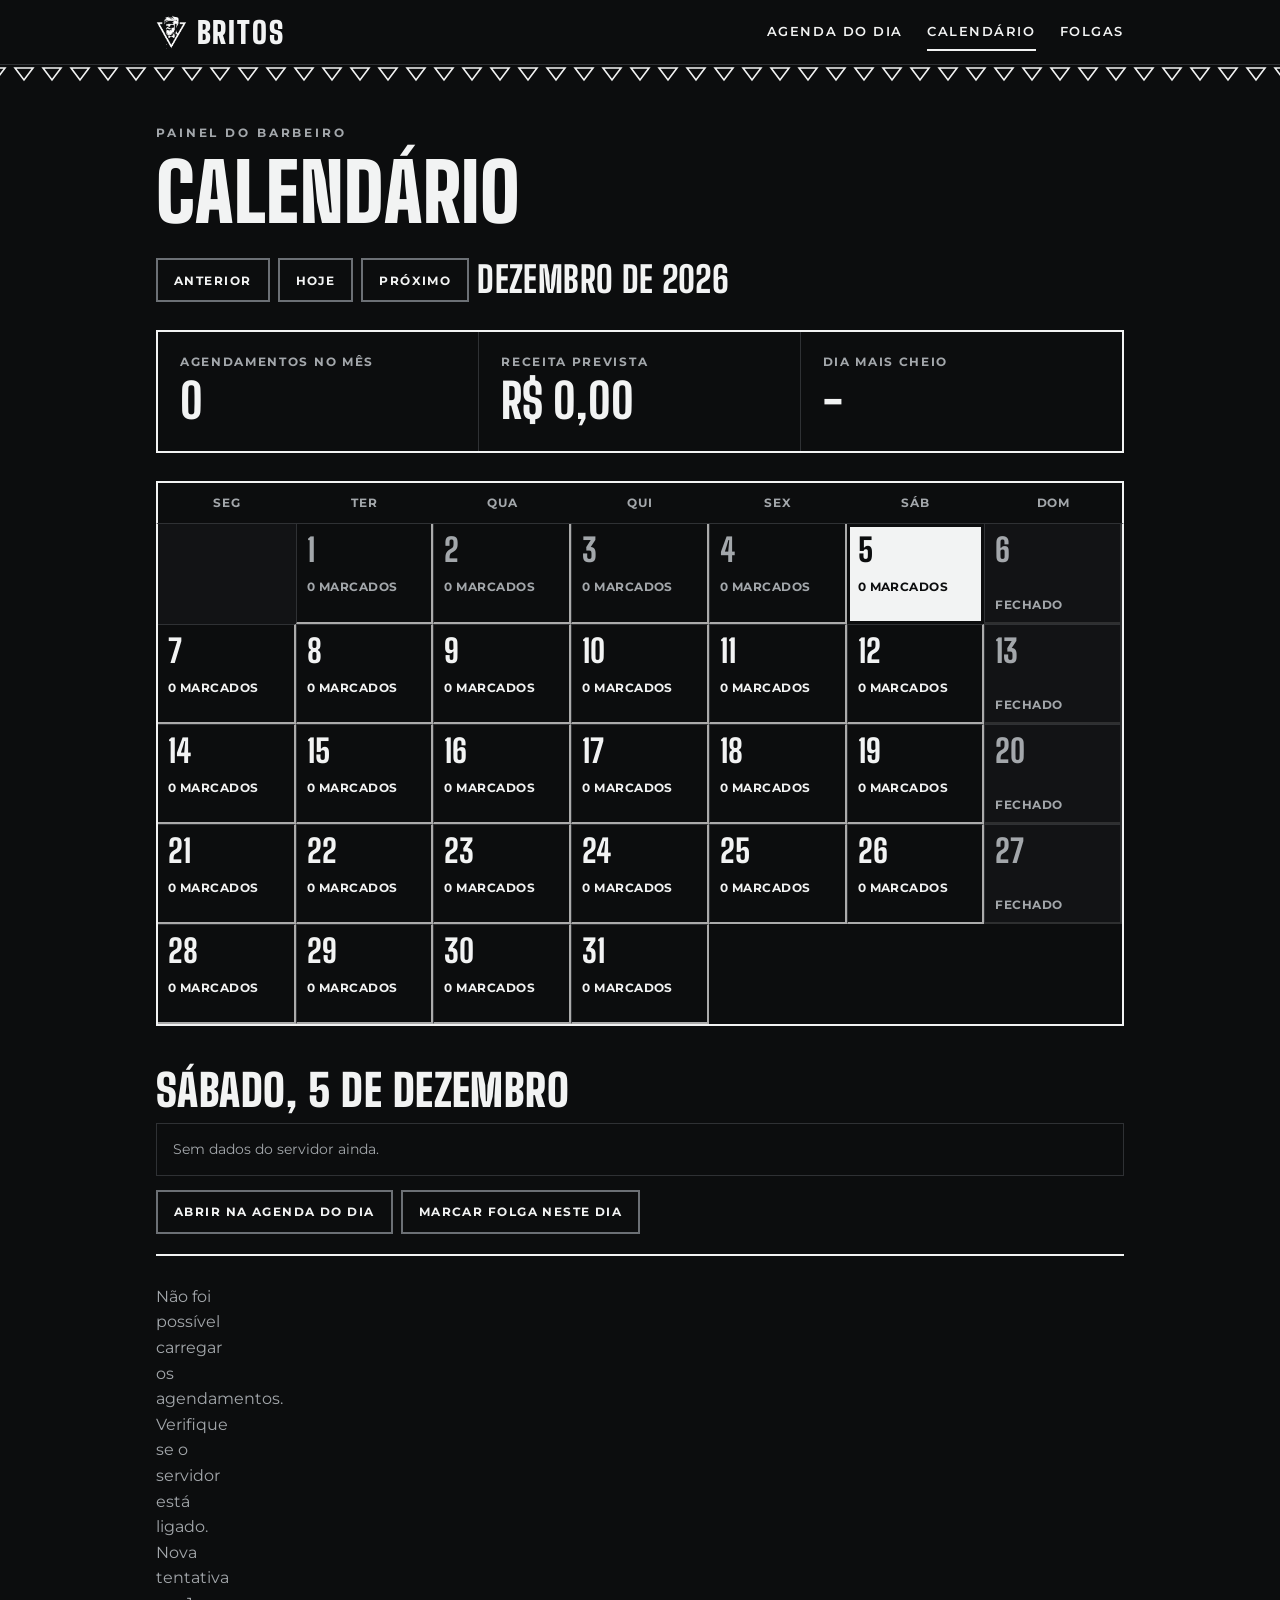
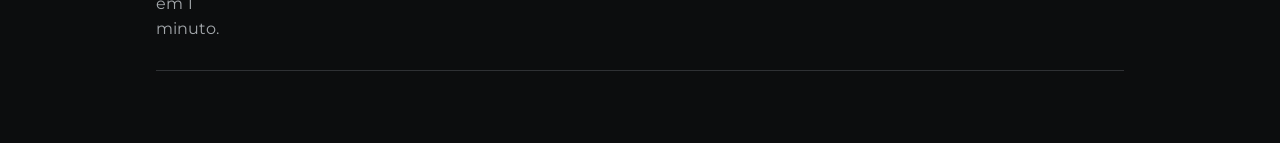
==== calendario.html @ 93472739 "first commit" ====
<!DOCTYPE html>
<html lang="pt-BR">
<head>
<meta charset="utf-8">
<meta name="viewport" content="width=device-width, initial-scale=1, viewport-fit=cover">
<title>Calendário de agendamentos | Barbearia Britos</title>
<meta name="description" content="Painel interno da Barbearia Britos com a visão mensal dos agendamentos.">
<meta name="robots" content="noindex, nofollow">
<meta name="theme-color" content="#0c0d0e">
<link rel="preconnect" href="https://fonts.googleapis.com">
<link rel="preconnect" href="https://fonts.gstatic.com" crossorigin>
<link href="https://fonts.googleapis.com/css2?family=Big+Shoulders+Display:wght@800;900&family=Montserrat:wght@400;500;600;700;800&display=swap" rel="stylesheet">
<link rel="icon" type="image/png" href="img/emblema-branco.png">
<link rel="apple-touch-icon" href="img/apple-touch-icon.png">
<meta name="apple-mobile-web-app-title" content="Britos">
<link rel="stylesheet" href="css/style.css">
<link rel="stylesheet" href="css/calendario.css">
</head>
<body>
<header>
  <div class="wrap">
    <a class="logo" href="index.html" aria-label="Britos, agenda do dia"><img src="img/emblema-branco.png" alt="" width="31" height="34"><span>Britos</span></a>
    <nav class="links" aria-label="Páginas do painel">
      <a class="link" href="index.html">Agenda<span class="longo"> do dia</span></a>
      <a class="link" href="calendario.html" aria-current="page">Calendário</a>
      <a class="link" href="folgas.html">Folgas</a>
    </nav>
  </div>
</header>
<div class="tri" aria-hidden="true"></div>
<noscript><p class="sem-js">Este painel precisa do JavaScript ativado no navegador para mostrar os agendamentos.</p></noscript>
<main>
  <div class="wrap">
    <span class="eyebrow">Painel do barbeiro</span>
    <h1>Calendário</h1>
    <div class="nav">
      <button class="chip" id="prev" type="button" aria-label="Mês anterior">Anterior</button>
      <button class="chip" id="hoje" type="button">Hoje</button>
      <button class="chip" id="next" type="button" aria-label="Próximo mês">Próximo</button>
      <h2 id="titulo-mes" aria-live="polite"></h2>
    </div>

    <div class="stats" role="group" aria-label="Resumo do mês">
      <div class="stat"><p>Agendamentos no mês</p><strong id="s-qtd">0</strong></div>
      <div class="stat"><p>Receita prevista</p><strong id="s-rec">R$ 0</strong></div>
      <div class="stat"><p>Dia mais cheio</p><strong id="s-cheio">-</strong><small id="s-cheio2"></small></div>
    </div>

    <div class="wd" aria-hidden="true"><span>Seg</span><span>Ter</span><span>Qua</span><span>Qui</span><span>Sex</span><span>Sáb</span><span>Dom</span></div>
    <div class="cal" id="cal" role="group" aria-label="Dias do mês"></div>

    <h2 class="det" id="det-titulo" tabindex="-1"></h2>
    <p class="note" id="det-info" aria-live="polite"></p>
    <div class="acoes">
      <a class="chip ver" id="det-link" href="index.html">Abrir na agenda do dia</a>
      <a class="chip ver" id="det-folga" href="folgas.html">Marcar folga neste dia</a>
    </div>
    <ul id="lista"></ul>
  </div>
</main>
<script src="js/script.js" defer></script>
<script src="js/calendario.js" defer></script>
</body>
</html>
---- css/style.css ----
/* ==========================================================
   Barbearia Britos - estilos comuns do painel do barbeiro
   (agenda, calendário e folgas)
   Identidade visual igual à do site (Britos_Barbearia_imagem):
   grafite e papel, Big Shoulders Display em maiúsculas, emblema do barbudo
   e o divisor de triângulos invertidos.
   Fontes (colocar no <head> do HTML, antes deste CSS):
   <link rel="preconnect" href="https://fonts.googleapis.com">
   <link rel="preconnect" href="https://fonts.gstatic.com" crossorigin>
   <link href="https://fonts.googleapis.com/css2?family=Big+Shoulders+Display:wght@700;800;900&family=Montserrat:wght@400;500;600;700;800&display=swap" rel="stylesheet">
   Também usar: <meta name="viewport" content="width=device-width, initial-scale=1, viewport-fit=cover">
   ========================================================== */

/* ---------- Variáveis e base ---------- */
:root {
  --ink: #0c0d0e;        /* fundo principal (grafite quase preto) */
  --slate: #26282b;      /* grafite da fachada */
  --ash: #a3a7ab;        /* texto secundário no escuro */
  --mist: #cfd2d4;
  --paper: #f2f3f3;      /* "branco" da marca */
  --mute-paper: #55595e; /* texto secundário no claro */
  --line: #2f3134;       /* linhas finas no escuro */
  --erro: #a32121;
  --display: "Big Shoulders Display", "Arial Narrow", Impact, sans-serif;
  --body: "Montserrat", system-ui, -apple-system, "Segoe UI", sans-serif;

  /* aliases antigos, usados nos outros CSS */
  --mute: var(--ash);

  box-sizing: border-box;
  color-scheme: dark;
  padding-top: env(safe-area-inset-top, 0px);
  padding-bottom: env(safe-area-inset-bottom, 0px);
}

*,
*::before,
*::after {
  box-sizing: inherit;
}

html {
  scroll-padding-top: calc(72px + env(safe-area-inset-top, 0px));
}

body {
  margin: 0;
  background: var(--ink);
  color: var(--paper);
  font: 400 16px/1.6 var(--body);
}

body::before {
  content: "";
  position: fixed;
  inset: 0 0 auto;
  height: env(safe-area-inset-top, 0px);
  background: var(--ink);
  z-index: 30;
}

:focus-visible {
  outline: 3px solid currentColor;
  outline-offset: 3px;
}

/* ---------- Layout e títulos ---------- */
.wrap {
  max-width: 1000px;
  margin: 0 auto;
  padding-left: max(16px, env(safe-area-inset-left, 0px));
  padding-right: max(16px, env(safe-area-inset-right, 0px));
}

h1,
h2,
h3 {
  font-family: var(--display);
  font-weight: 800;
  text-transform: uppercase;
  line-height: 0.95;
  letter-spacing: 0.01em;
  text-wrap: balance;
  margin: 0;
}

h1 {
  font-size: clamp(42px, 7vw, 80px);
  font-weight: 900;
}

/* linha pequena acima do título: "Painel do barbeiro" */
.eyebrow {
  display: block;
  margin-bottom: 12px;
  font-size: 12px;
  font-weight: 700;
  letter-spacing: 0.24em;
  text-transform: uppercase;
  color: var(--ash);
}

main {
  padding: 40px 0 72px;
}

/* divisor de triângulos invertidos, como no emblema */
.tri {
  height: 18px;
  background-color: var(--ink);
  background-repeat: repeat-x;
  background-position: center;
  background-image: url("data:image/svg+xml,%3Csvg xmlns='http://www.w3.org/2000/svg' width='28' height='18' viewBox='0 0 28 18'%3E%3Cpath d='M5 3h18l-9 12z' fill='none' stroke='%23f2f3f3' stroke-width='1.6'/%3E%3C/svg%3E");
}

/* ---------- Cabeçalho ---------- */
header {
  position: sticky;
  top: env(safe-area-inset-top, 0px);
  z-index: 20;
  background: var(--ink);
  border-bottom: 1px solid var(--line);
}

header .wrap {
  display: flex;
  align-items: center;
  justify-content: space-between;
  gap: 16px;
  min-height: 64px;
}

.logo {
  display: flex;
  align-items: center;
  gap: 10px;
  min-width: 44px;  /* área de toque mínima, mesmo quando só o emblema aparece */
  min-height: 44px;
  font-family: var(--display);
  font-weight: 900;
  font-size: 30px;
  letter-spacing: 0.06em;
  text-transform: uppercase;
  text-decoration: none;
  color: inherit;
}

.logo img {
  display: block;
  width: auto;
  height: 34px;
}

.links {
  display: flex;
  flex-direction: row;
  gap: 24px;
}

.links .link {
  position: relative;
  padding: 12px 0 14px; /* área de toque de ~44px */
  color: var(--paper);
  font-size: 13px;
  font-weight: 600;
  letter-spacing: 0.12em;
  text-transform: uppercase;
  text-decoration: none;
}

/* linha embaixo do link: cresce do meio para as pontas */
.links .link::after {
  content: "";
  position: absolute;
  left: 0;
  right: 0;
  bottom: 4px;
  height: 2px;
  background: var(--ash);
  transform: scaleX(0);
  transition: transform 0.25s ease, background-color 0.25s ease;
}

@media (hover: hover) {
  .links .link:hover::after {
    transform: scaleX(1);
  }
}

.links .link[aria-current="page"]::after {
  background: var(--paper);
  transform: scaleX(1);
}

/* telas menores: logo e três links não cabiam na mesma linha;
   "Agenda do dia" vira só "Agenda" e o nome BRITOS fica só no emblema */
@media (max-width: 680px) {
  .links .longo,
  .logo span {
    display: none;
  }
}

@media (max-width: 400px) {
  .links {
    gap: 12px;
  }

  .links .link {
    font-size: 12px;
    letter-spacing: 0.08em;
  }
}

/* ---------- Botões (chips) ---------- */
/* As cores vêm de variáveis para o mesmo botão funcionar no escuro e
   dentro de painéis claros (.light): --fill é a cor que preenche no hover. */
.chip {
  --fill: var(--paper);
  --on-fill: var(--ink);
  --edge: #6c7075;   /* contraste de 3,7:1 com o fundo (mínimo para contorno de botão: 3:1) */

  min-height: 44px;
  padding: 10px 16px;
  font: 700 12px var(--body);
  letter-spacing: 0.12em;
  text-transform: uppercase;
  color: inherit;
  background-color: transparent;
  border: 2px solid var(--edge);
  border-radius: 0;
  cursor: pointer;

  /* hover: a cor preenche o botão de baixo para cima */
  background-image: linear-gradient(var(--fill), var(--fill));
  background-repeat: no-repeat;
  background-position: 0 100%;
  background-size: 100% 0;
  transition: background-size 0.25s ease, color 0.25s ease, border-color 0.25s ease;
}

.chip[aria-pressed="true"] {
  background-color: var(--fill);
  color: var(--on-fill);
  border-color: var(--fill);
}

/* só em aparelhos com mouse: no toque o hover ficaria "preso" */
@media (hover: hover) {
  .chip:hover:not(:disabled) {
    background-size: 100% 100%;
    color: var(--on-fill);
    border-color: var(--fill);
  }
}

/* botão principal: já vem preenchido; no hover fica vazado, como o .btn.solid do site */
.chip.cheio {
  background-color: var(--fill);
  color: var(--on-fill);
  border-color: var(--fill);
  background-image: linear-gradient(var(--on-fill), var(--on-fill));
}

@media (hover: hover) {
  .chip.cheio:hover:not(:disabled) {
    color: var(--fill);
  }
}

.chip:disabled {
  opacity: 0.5;
  cursor: wait;
}

/* link com cara de botão (atalhos como "Marcar folga") */
.ver {
  display: inline-flex;
  align-items: center;
  text-decoration: none;
}

/* ---------- Navegação (anterior / hoje / próximo) ---------- */
.nav {
  display: flex;
  align-items: center;
  gap: 8px;
  margin: 28px 0 0;
  flex-wrap: wrap;
}

.nav h2 {
  font-size: clamp(28px, 4vw, 36px);
  flex: 1 1 220px;
}

/* ---------- Resumo ---------- */
.stats {
  display: grid;
  gap: 0;
  margin: 28px 0;
  border: 2px solid var(--paper);
}

.stat {
  padding: 20px 22px;
  border-bottom: 1px solid var(--line);
}

.stat:last-child {
  border-bottom: 0;
}

.stat p {
  margin: 0 0 6px;
  font-size: 12px;
  font-weight: 700;
  letter-spacing: 0.14em;
  text-transform: uppercase;
  color: var(--ash);
}

.stat strong {
  display: block;
  font: 800 clamp(36px, 5vw, 48px)/1 var(--display);
}

.stat small {
  display: block;
  margin-top: 6px;
  color: var(--ash);
  font-size: 13px;
}

@media (min-width: 700px) {
  .stats {
    grid-template-columns: repeat(3, 1fr);
  }

  .stat {
    border-bottom: 0;
    border-right: 1px solid var(--line);
  }

  .stat:last-child {
    border-right: 0;
  }
}

/* ---------- Lista de horários ---------- */
ul {
  list-style: none;
  margin: 0;
  padding: 0;
  border-top: 2px solid var(--paper);
}

li {
  display: grid;
  grid-template-columns: 76px 1fr auto;
  gap: 6px 16px;
  align-items: center;
  padding: 18px 0;
  border-bottom: 1px solid var(--line);
}

li time {
  font: 800 30px/1 var(--display);
}

/* overflow-wrap: nome ou motivo sem espaços (ex.: um e-mail) quebra em vez de estourar no celular */
li .who {
  font-weight: 700;
  min-width: 0;
  overflow-wrap: anywhere;
}

li .what {
  display: block;
  font-weight: 400;
  font-size: 13px;
  color: var(--ash);
  overflow-wrap: anywhere;
}

li .val {
  font: 800 26px/1 var(--display);
  text-align: right;
  white-space: nowrap;
}

/* ações do agendamento: WhatsApp, Editar, Remover */
.ops {
  grid-column: 2 / 4;
  display: flex;
  flex-wrap: wrap;
  align-items: center;
  gap: 0 20px;
  margin: -8px 0 -12px; /* os 44px de toque não aumentam o espaço visual da linha */
}

.call,
.op {
  display: inline-flex;
  align-items: center;
  min-height: 44px; /* área de toque: são ações que apagam ou mudam dados */
  font: 600 12px var(--body);
  letter-spacing: 0.1em;
  text-transform: uppercase;
  color: inherit;
  text-decoration: underline;
  text-decoration-color: var(--ash);
  text-underline-offset: 5px;
  transition: text-decoration-color 0.2s ease;
}

.call:hover,
.op:hover {
  text-decoration-color: currentColor;
}

.op {
  background: none;
  border: 0;
  padding: 0;
  cursor: pointer;
}

.op:disabled {
  opacity: 0.5;
  cursor: wait;
}

/* Próximo cliente: faixa clara, como as faixas "light" do site */
li.next {
  background: var(--paper);
  color: var(--ink);
  padding-left: 16px;
  padding-right: 16px;
  margin: 0 -16px;
  border-bottom-color: var(--paper);
}

li.next .what {
  color: var(--mute-paper);
}

li.next .call,
li.next .op {
  text-decoration-color: var(--mute-paper);
}

/* Atendimento concluído */
li.done time,
li.done .who {
  text-decoration: line-through;
  text-decoration-thickness: 1px;
}

/* Folga do barbeiro: listrada, para se diferenciar dos atendimentos */
li.folga {
  background: repeating-linear-gradient(135deg, transparent 0 8px, var(--slate) 8px 9px);
}

/* etiqueta "Próximo" / "Concluído", no estilo da tag dos planos */
.badge {
  display: inline-block;
  margin-left: 8px;
  padding: 2px 8px;
  font-size: 12px;
  font-weight: 800;
  letter-spacing: 0.1em;
  text-transform: uppercase;
  border: 1px solid currentColor;
  vertical-align: middle;
}

li.next .badge {
  background: var(--ink);
  color: var(--paper);
  border-color: var(--ink);
}

/* ---------- Avisos e estado vazio ---------- */
.note {
  margin: 28px 0 0;
  padding: 14px 16px;
  border: 1px solid var(--line);
  font-size: 14px;
  color: var(--ash);
}

.empty {
  padding: 28px 0;
  color: var(--ash);
}

/* aviso quando o JavaScript está desligado (sem ele o painel fica vazio) */
.sem-js {
  margin: 0;
  padding: 14px max(16px, env(safe-area-inset-left, 0px));
  background: var(--paper);
  color: var(--ink);
  font-weight: 600;
  text-align: center;
}

/* ---------- Painéis claros (formulário de folga e janela de edição) ---------- */
/* Iguais ao agendamento do site: fundo papel, texto grafite, campos brancos */
.light {
  --fill: var(--ink);
  --on-fill: var(--paper);
  background: var(--paper);
  color: var(--ink);
  color-scheme: light;
}

.light .chip {
  --fill: var(--ink);
  --on-fill: var(--paper);
  --edge: var(--ink);
}

/* ---------- Formulários ---------- */
.campo label,
.campo .rotulo {
  display: block;
  margin-bottom: 8px;
  font-size: 13px;
  font-weight: 700;
}

/* 16px nos campos evita o zoom automático do iPhone ao tocar */
.campo input,
.campo select {
  width: 100%;
  min-width: 0;
  min-height: 48px;
  padding: 12px 14px;
  background: #fff;
  color: var(--ink);
  border: 1px solid var(--ash);
  border-radius: 0;
  font: 400 16px var(--body);
}

.campo input:focus-visible,
.campo select:focus-visible {
  outline: 2px solid var(--ink);
  outline-offset: 0;
  border-color: var(--ink);
}

.campo select:disabled {
  opacity: 0.6;
}

.linha {
  display: grid;
  grid-template-columns: repeat(2, minmax(0, 1fr));
  gap: 12px;
}

.linha[hidden],
.campo[hidden] {
  display: none;
}

.msg {
  margin: 0;
  font-size: 14px;
  font-weight: 600;
}

.msg:empty {
  display: none;
}

.msg.erro {
  padding-left: 10px;
  border-left: 3px solid currentColor;
}

.light .msg.erro {
  color: var(--erro);
}

/* ---------- Janela de edição ---------- */
.modal {
  width: min(560px, calc(100% - 32px));
  max-width: none;
  max-height: min(92vh, 760px);
  padding: 0;
  overflow: auto;
  border: 1px solid var(--ash);
  box-shadow: 0 24px 80px rgba(0, 0, 0, 0.45);
}

.modal::backdrop {
  background: rgba(0, 0, 0, 0.78);
  backdrop-filter: blur(3px);
}

.form-modal {
  display: grid;
  gap: 18px;
  padding: clamp(22px, 5vw, 36px);
}

.form-modal h2 {
  font-size: clamp(30px, 6vw, 44px);
  font-weight: 900;
}

.botoes {
  display: flex;
  justify-content: flex-end;
  flex-wrap: wrap;
  gap: 8px;
  margin-top: 6px;
}

/* entrada da janela, como no modal de agendamento do site */
@keyframes modal-in {
  from {
    opacity: 0;
    transform: translateY(18px) scale(0.98);
  }
}

@keyframes fundo-in {
  from {
    opacity: 0;
  }
}

.modal[open] {
  animation: modal-in 0.28s cubic-bezier(0.2, 0.8, 0.2, 1);
}

.modal[open]::backdrop {
  animation: fundo-in 0.28s ease-out;
}

@media (max-width: 560px) {
  .modal {
    width: calc(100% - 20px);
    max-height: 94vh;
  }

  .linha {
    grid-template-columns: minmax(0, 1fr);
  }
}

/* ---------- Acessibilidade: menos movimento ---------- */
@media (prefers-reduced-motion: reduce) {
  * {
    scroll-behavior: auto;
  }

  .chip,
  .call,
  .op,
  .links .link::after {
    transition: none;
  }

  .modal[open],
  .modal[open]::backdrop {
    animation: none;
  }
}
---- css/calendario.css ----
/* ==========================================================
   Calendário - complementa o style.css
   ========================================================== */

/* ---------- Títulos ---------- */
.det {
  margin-top: 44px;
  font-size: clamp(30px, 5vw, 44px);
  font-weight: 900;
}

.det + .note {
  margin: 12px 0 14px;
}

/* atalhos do dia escolhido: agenda completa e marcar folga */
.acoes {
  display: flex;
  flex-wrap: wrap;
  gap: 8px;
  margin-bottom: 20px;
}

/* ---------- Grade do calendário ---------- */
/* minmax(0, 1fr) impede que o conteúdo estique as colunas no celular */
.wd,
.cal {
  display: grid;
  grid-template-columns: repeat(7, minmax(0, 1fr));
}

.wd {
  margin-top: 28px;
  border: 2px solid var(--paper);
  border-bottom: 1px solid var(--line);
}

.wd span {
  padding: 10px 2px;
  text-align: center;
  font-size: 12px;
  font-weight: 700;
  letter-spacing: 0.06em;
  text-transform: uppercase;
  color: var(--ash);
}

/* borda externa clara; as linhas internas são só top/left das células,
   assim nenhuma borda fica duplicada nas bordas da grade */
.cal {
  border: 2px solid var(--paper);
  border-top: 0;
}

.cal > * {
  border-top: 1px solid var(--line);
  border-left: 1px solid var(--line);
}

.cal > :nth-child(-n + 7) {
  border-top: 0;
}

.cal > :nth-child(7n + 1) {
  border-left: 0;
}

.blank {
  background: #121315;
}

/* ---------- Células dos dias ---------- */
.cell {
  display: flex;
  flex-direction: column;
  justify-content: space-between;
  gap: 6px;
  min-width: 0;
  min-height: 68px;
  padding: 6px;
  overflow: hidden;
  text-align: left;
  background: var(--ink);
  color: var(--paper);
  border-radius: 0;
  -webkit-appearance: none;
  appearance: none;
  font: 600 12px var(--body);
  cursor: pointer;
  transition: background-color 0.15s ease;
}

.cell b {
  font: 800 22px/1 var(--display);
}

.cell .cnt {
  display: none; /* só aparece em telas maiores */
}

.cell .bar {
  display: block;
  height: 4px;
  background: var(--line);
}

.cell .bar i {
  display: block;
  height: 100%;
  background: var(--paper);
}

@media (hover: hover) {
  .cell:not(.closed):not(.today):hover {
    background: var(--slate);
  }
}

/* dia que já passou: cinza em vez de transparência (a opacidade deixava 2,8:1) */
.cell.past {
  color: var(--ash);
}

.cell.past .bar i {
  background: var(--ash);
}

/* dia inteiro de folga: listrado, mas ainda dá para clicar e ver/remover */
.cell.off {
  background: repeating-linear-gradient(135deg, var(--ink) 0 7px, var(--slate) 7px 8px);
  color: var(--ash);
}

.cell.closed {
  background: #121315;
  color: var(--ash);
  cursor: default;
}

/* hoje: a célula vira papel, como as faixas claras do site */
.cell.today {
  background: var(--paper);
  color: var(--ink);
}

.cell.today .bar {
  background: var(--mist);
}

.cell.today .bar i {
  background: var(--ink);
}

/* dia selecionado */
.cell[aria-pressed="true"] {
  outline: 3px solid var(--paper);
  outline-offset: -3px;
}

.cell.today[aria-pressed="true"] {
  outline-color: var(--ink);
}

/* foco do teclado: dentro da célula, para não ficar escondido pelos vizinhos */
.cell:focus-visible {
  outline: 3px solid var(--paper);
  outline-offset: -3px;
  position: relative;
  z-index: 1;
}

.cell.today:focus-visible {
  outline-color: var(--ink);
}

/* ---------- Telas maiores ---------- */
@media (min-width: 700px) {
  .cell {
    min-height: 100px;
    padding: 10px;
  }

  .cell b {
    font-size: 32px;
  }

  .cell .cnt {
    display: block;
    font-size: 12px;
    font-weight: 700;
    letter-spacing: 0.04em;
    text-transform: uppercase;
  }
}

@media (prefers-reduced-motion: reduce) {
  .cell {
    transition: none;
  }
}
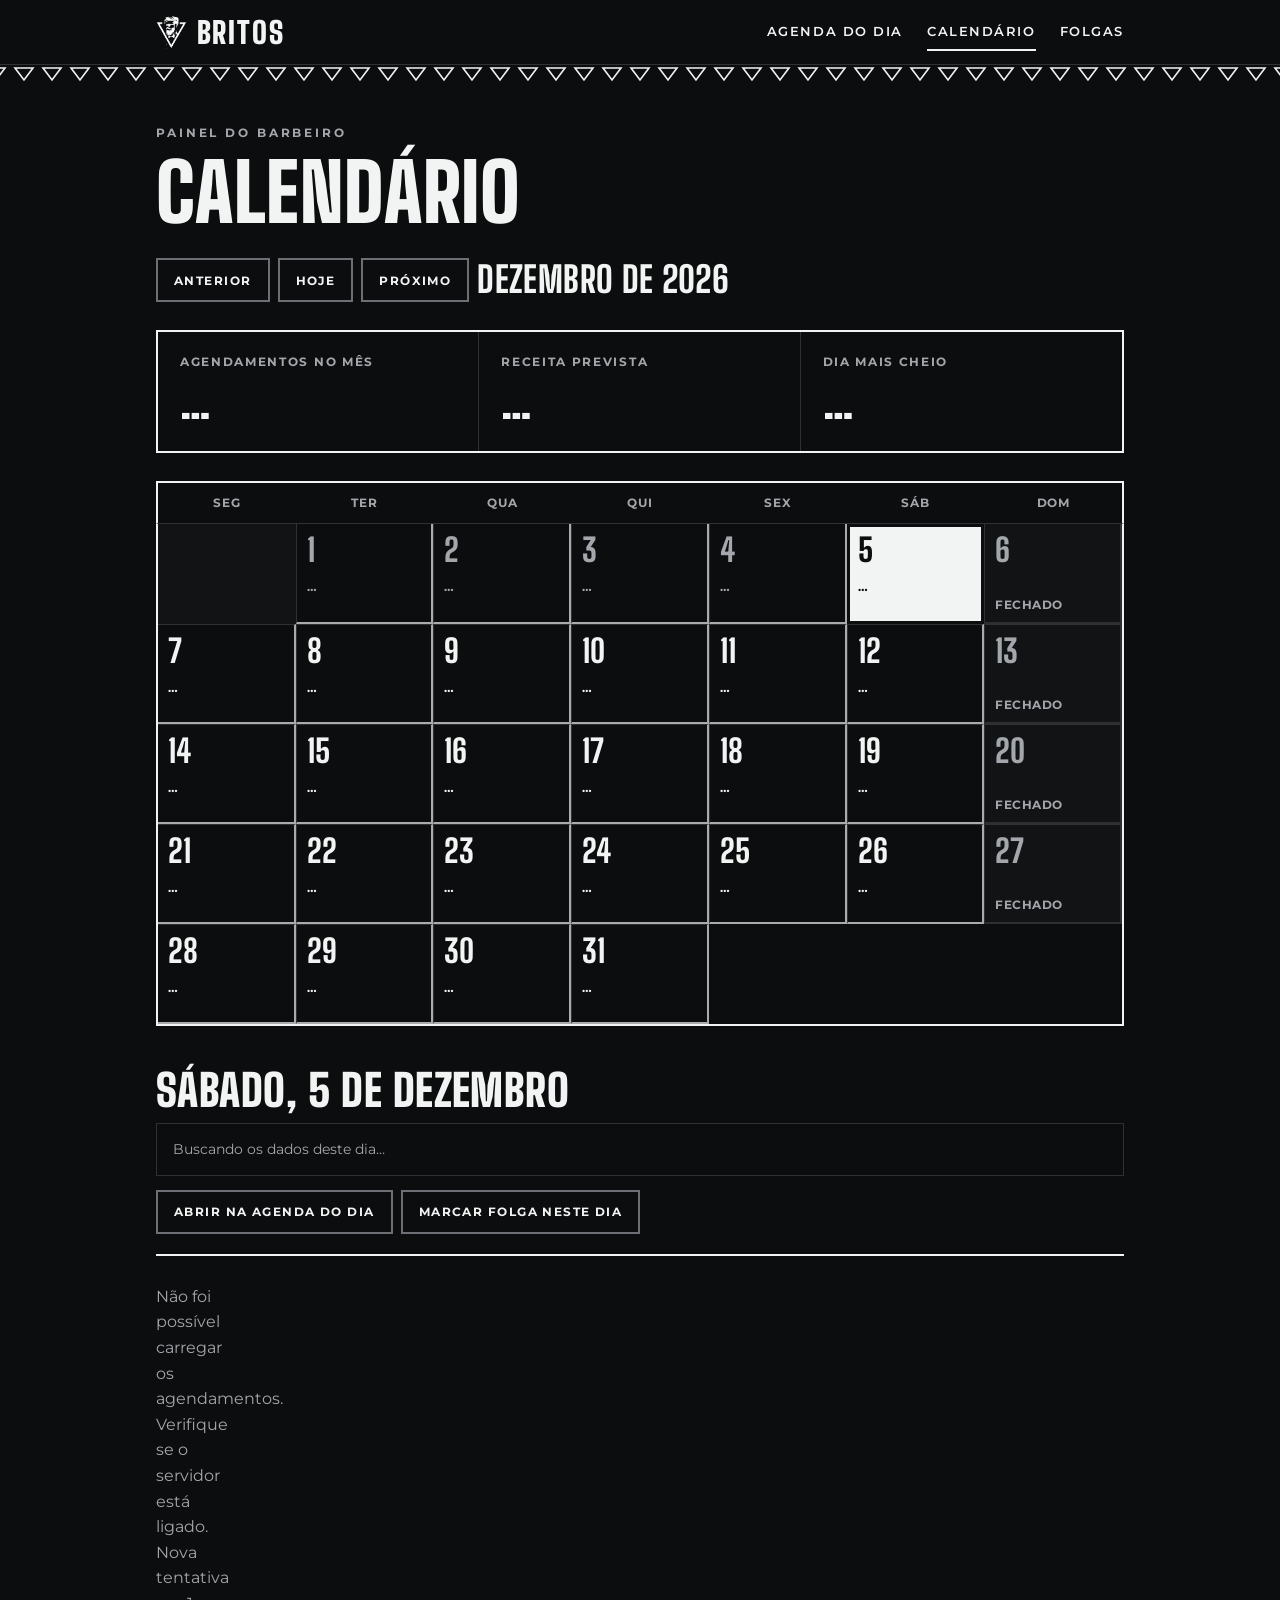
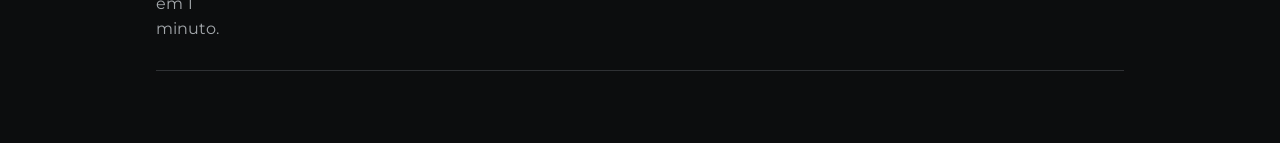
==== commit a739274a: "UPDATE otimização" ====
--- a/calendario.html
+++ b/calendario.html
@@ -7,14 +7,15 @@
 <meta name="description" content="Painel interno da Barbearia Britos com a visão mensal dos agendamentos.">
 <meta name="robots" content="noindex, nofollow">
 <meta name="theme-color" content="#0c0d0e">
-<link rel="preconnect" href="https://fonts.googleapis.com">
-<link rel="preconnect" href="https://fonts.gstatic.com" crossorigin>
-<link href="https://fonts.googleapis.com/css2?family=Big+Shoulders+Display:wght@800;900&family=Montserrat:wght@400;500;600;700;800&display=swap" rel="stylesheet">
+<link rel="preconnect" href="https://barbearia-britos-back.vercel.app" crossorigin>
+<link rel="preload" href="fonts/big-shoulders-display.woff2" as="font" type="font/woff2" crossorigin>
+<link rel="preload" href="fonts/montserrat.woff2" as="font" type="font/woff2" crossorigin>
 <link rel="icon" type="image/png" href="img/emblema-branco.png">
 <link rel="apple-touch-icon" href="img/apple-touch-icon.png">
 <meta name="apple-mobile-web-app-title" content="Britos">
-<link rel="stylesheet" href="css/style.css">
-<link rel="stylesheet" href="css/calendario.css">
+<link rel="manifest" href="manifest.webmanifest">
+<link rel="stylesheet" href="css/style.css?v=2">
+<link rel="stylesheet" href="css/calendario.css?v=2">
 </head>
 <body>
 <header>
@@ -39,6 +40,7 @@
       <button class="chip" id="next" type="button" aria-label="Próximo mês">Próximo</button>
       <h2 id="titulo-mes" aria-live="polite"></h2>
     </div>
+    <p class="atualizado" id="atualizado"></p>
 
     <div class="stats" role="group" aria-label="Resumo do mês">
       <div class="stat"><p>Agendamentos no mês</p><strong id="s-qtd">0</strong></div>
@@ -58,7 +60,7 @@
     <ul id="lista"></ul>
   </div>
 </main>
-<script src="js/script.js" defer></script>
-<script src="js/calendario.js" defer></script>
+<script src="js/script.js?v=2" defer></script>
+<script src="js/calendario.js?v=2" defer></script>
 </body>
 </html>
--- a/css/style.css
+++ b/css/style.css
@@ -4,12 +4,30 @@
    Identidade visual igual à do site (Britos_Barbearia_imagem):
    grafite e papel, Big Shoulders Display em maiúsculas, emblema do barbudo
    e o divisor de triângulos invertidos.
-   Fontes (colocar no <head> do HTML, antes deste CSS):
-   <link rel="preconnect" href="https://fonts.googleapis.com">
-   <link rel="preconnect" href="https://fonts.gstatic.com" crossorigin>
-   <link href="https://fonts.googleapis.com/css2?family=Big+Shoulders+Display:wght@700;800;900&family=Montserrat:wght@400;500;600;700;800&display=swap" rel="stylesheet">
+   Fontes: hospedadas no próprio projeto (pasta fonts/), sem depender do Google.
+   Cada uma é um arquivo só (fonte variável) com todos os pesos, só com os
+   caracteres latinos (português incluso). No <head>, antes deste CSS:
+   <link rel="preload" href="fonts/big-shoulders-display.woff2" as="font" type="font/woff2" crossorigin>
+   <link rel="preload" href="fonts/montserrat.woff2" as="font" type="font/woff2" crossorigin>
    Também usar: <meta name="viewport" content="width=device-width, initial-scale=1, viewport-fit=cover">
    ========================================================== */
+
+/* ---------- Fontes (licença OFL, textos em fonts/*-OFL.txt) ---------- */
+@font-face {
+  font-family: "Big Shoulders Display";
+  font-style: normal;
+  font-weight: 800 900;
+  font-display: swap;
+  src: url("../fonts/big-shoulders-display.woff2") format("woff2");
+}
+
+@font-face {
+  font-family: "Montserrat";
+  font-style: normal;
+  font-weight: 400 700;
+  font-display: swap;
+  src: url("../fonts/montserrat.woff2") format("woff2");
+}
 
 /* ---------- Variáveis e base ---------- */
 :root {
@@ -468,7 +486,7 @@
   margin-left: 8px;
   padding: 2px 8px;
   font-size: 12px;
-  font-weight: 800;
+  font-weight: 700;
   letter-spacing: 0.1em;
   text-transform: uppercase;
   border: 1px solid currentColor;
@@ -493,6 +511,24 @@
 .empty {
   padding: 28px 0;
   color: var(--ash);
+}
+
+/* "Atualizado às 14:32"; sem conexão, avisa que os dados na tela são antigos */
+.atualizado {
+  margin: 10px 0 0;
+  font-size: 12px;
+  color: var(--ash);
+}
+
+.atualizado:empty {
+  display: none;
+}
+
+.atualizado.erro {
+  padding-left: 10px;
+  border-left: 3px solid var(--paper);
+  color: var(--paper);
+  font-weight: 700;
 }
 
 /* aviso quando o JavaScript está desligado (sem ele o painel fica vazio) */
